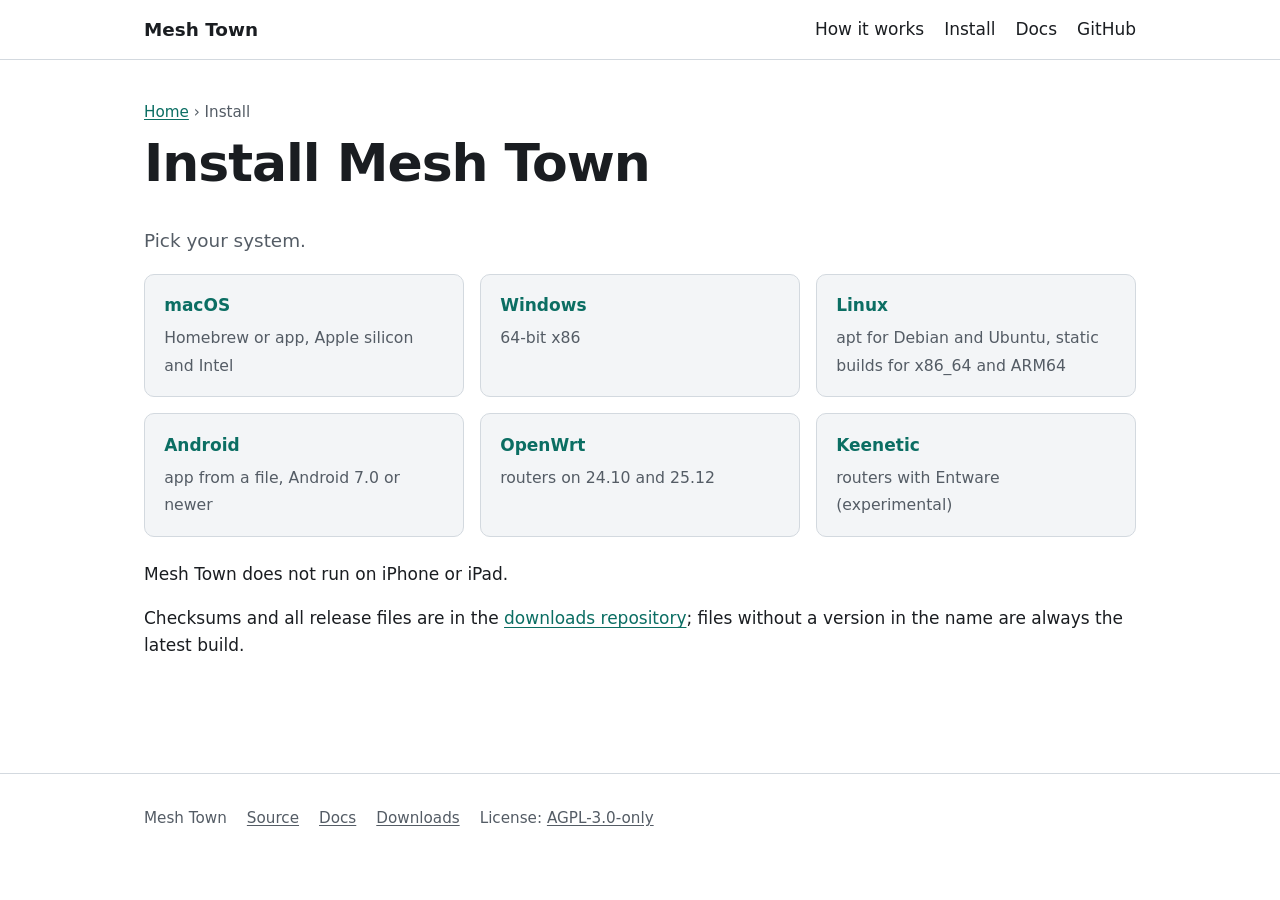
==== install/index.html @ 642cfdcd "Add Mesh Town landing site" ====
<!DOCTYPE html>
<html lang="en">
<head>
<meta charset="utf-8">
<meta name="viewport" content="width=device-width, initial-scale=1">
<title>Install Mesh Town</title>
<meta name="description" content="Pick your system and install Mesh Town: macOS, Windows, Linux, Android, OpenWrt or Keenetic.">
<link rel="canonical" href="https://mesh-town.github.io/install/">
<meta property="og:type" content="website">
<meta property="og:site_name" content="Mesh Town">
<meta property="og:title" content="Install Mesh Town">
<meta property="og:description" content="Pick your system and install Mesh Town: macOS, Windows, Linux, Android, OpenWrt or Keenetic.">
<meta property="og:url" content="https://mesh-town.github.io/install/">
<link rel="icon" href="../assets/favicon.svg" type="image/svg+xml">
<link rel="stylesheet" href="../assets/css/theme.css">
<link rel="stylesheet" href="../assets/css/base.css">
<link rel="stylesheet" href="../assets/css/sections.css">
</head>
<body>
<a class="skip-link" href="#main">Skip to content</a>
<header class="site-header">
  <div class="wrap">
    <a class="brand" href="../index.html">Mesh Town</a>
    <nav class="site-nav" aria-label="Main">
      <ul>
        <li><a href="../index.html#how-it-works">How it works</a></li>
        <li><a href="index.html">Install</a></li>
        <li><a href="https://github.com/mesh-town/meshtown/tree/main/docs">Docs</a></li>
        <li><a href="https://github.com/mesh-town/meshtown">GitHub</a></li>
      </ul>
    </nav>
  </div>
</header>
<main id="main" class="wrap page" tabindex="-1">
<nav class="breadcrumb" aria-label="Breadcrumb">
<ol>
<li><a href="../index.html">Home</a></li>
<li>Install</li>
</ol>
</nav>
<h1>Install Mesh Town</h1>
<p class="lede">Pick your system.</p>
<ul class="cards">
<li><a href="macos/index.html"><strong>macOS</strong><span>Homebrew or app, Apple silicon and Intel</span></a></li>
<li><a href="windows/index.html"><strong>Windows</strong><span>64-bit x86</span></a></li>
<li><a href="linux/index.html"><strong>Linux</strong><span>apt for Debian and Ubuntu, static builds for x86_64 and ARM64</span></a></li>
<li><a href="android/index.html"><strong>Android</strong><span>app from a file, Android 7.0 or newer</span></a></li>
<li><a href="openwrt/index.html"><strong>OpenWrt</strong><span>routers on 24.10 and 25.12</span></a></li>
<li><a href="keenetic/index.html"><strong>Keenetic</strong><span>routers with Entware (experimental)</span></a></li>
</ul>
<p>Mesh Town does not run on iPhone or iPad.</p>
<p>Checksums and all release files are in the <a href="https://github.com/mesh-town/meshtown-dist">downloads repository</a>; files without a version in the name are always the latest build.</p>
</main>
<footer class="site-footer">
  <div class="wrap">
    <ul>
      <li>Mesh Town</li>
      <li><a href="https://github.com/mesh-town/meshtown">Source</a></li>
      <li><a href="https://github.com/mesh-town/meshtown/tree/main/docs">Docs</a></li>
      <li><a href="https://github.com/mesh-town/meshtown-dist">Downloads</a></li>
      <li>License: <a href="https://github.com/mesh-town/meshtown/blob/main/LICENSE">AGPL-3.0-only</a></li>
    </ul>
  </div>
</footer>
<script src="../assets/js/copy.js" defer></script>
</body>
</html>
---- assets/css/theme.css ----
:root {
  --bg: #ffffff;
  --surface: #f3f5f7;
  --border: #d3d9df;
  --fg: #1a1d21;
  --muted: #545c65;
  --accent: #0b6e63;
  --accent-fg: #ffffff;
  --warn: #8a5300;
  --danger: #b3261e;
  --focus: #0b6e63;
  --font-sans: system-ui, -apple-system, "Segoe UI", Roboto, sans-serif;
  --font-mono: ui-monospace, SFMono-Regular, Menlo, Consolas, monospace;
  --radius: 10px;
  color-scheme: light dark;
}

@media (prefers-color-scheme: dark) {
  :root {
    --bg: #0f1316;
    --surface: #182026;
    --border: #2c363f;
    --fg: #e6e9ec;
    --muted: #a3acb5;
    --accent: #4fd1bd;
    --accent-fg: #0f1316;
    --warn: #f0b45a;
    --danger: #ff8a80;
    --focus: #4fd1bd;
  }
}
---- assets/css/base.css ----
*, *::before, *::after { box-sizing: border-box; }
html { -webkit-text-size-adjust: 100%; scroll-behavior: smooth; scroll-padding-top: 4.5rem; }
@media (prefers-reduced-motion: reduce) { html { scroll-behavior: auto; } }
body {
  margin: 0;
  background: var(--bg);
  color: var(--fg);
  font-family: var(--font-sans);
  font-size: 1.0625rem;
  line-height: 1.6;
}
img, svg { max-width: 100%; height: auto; }
h1, h2, h3 { line-height: 1.2; margin: 0 0 .6em; }
h1 { font-size: clamp(2rem, 6vw, 3.25rem); letter-spacing: -.02em; }
h2 { font-size: clamp(1.5rem, 4vw, 2rem); margin-top: 0; }
h3 { font-size: 1.2rem; margin-top: 1.6em; }
p { margin: 0 0 1em; }
ul, ol { padding-left: 1.4em; margin: 0 0 1em; }
li { margin-bottom: .4em; }
a { color: var(--accent); text-underline-offset: .15em; }
a:hover { text-decoration-thickness: 2px; }
:focus-visible { outline: 3px solid var(--focus); outline-offset: 2px; border-radius: 3px; }
code, pre, kbd { font-family: var(--font-mono); font-size: .92em; }
:not(pre) > code {
  background: var(--surface);
  border: 1px solid var(--border);
  border-radius: 5px;
  padding: .05em .35em;
  overflow-wrap: anywhere;
}
pre {
  position: relative;
  margin: 0 0 1em;
  padding: .9rem 1rem;
  background: var(--surface);
  border: 1px solid var(--border);
  border-radius: var(--radius);
  overflow-x: auto;
  line-height: 1.5;
}
pre.cmd { padding-right: 5.5rem; }
@media (max-width: 40rem) { pre.cmd { padding-right: 1rem; padding-top: 3.1rem; } }
main:focus { outline: none; }
pre code { background: none; border: 0; padding: 0; }
.copy-btn {
  position: absolute;
  top: .5rem;
  right: .5rem;
  min-height: 2.25rem;
  padding: 0 .75rem;
  font: inherit;
  font-size: .85rem;
  color: var(--fg);
  background: var(--bg);
  border: 1px solid var(--border);
  border-radius: 6px;
  cursor: pointer;
}
.copy-btn:hover { border-color: var(--accent); }
.visually-hidden {
  position: absolute !important;
  width: 1px; height: 1px;
  margin: -1px; padding: 0; border: 0;
  overflow: hidden;
  clip: rect(0 0 0 0);
  white-space: nowrap;
}
.skip-link {
  position: absolute;
  left: .5rem;
  top: -4rem;
  z-index: 100;
  padding: .6rem 1rem;
  background: var(--accent);
  color: var(--accent-fg);
  border-radius: 6px;
}
.skip-link:focus { top: .5rem; }
.wrap { width: min(100% - 2rem, 62rem); margin-inline: auto; }
.site-header {
  position: sticky;
  top: 0;
  z-index: 50;
  background: var(--bg);
  border-bottom: 1px solid var(--border);
}
.site-header .wrap { display: flex; flex-wrap: wrap; align-items: center; justify-content: space-between; gap: .25rem 1.5rem; padding-block: .6rem; }
.brand { font-weight: 700; font-size: 1.15rem; color: var(--fg); text-decoration: none; }
.site-nav ul { display: flex; flex-wrap: wrap; gap: .25rem 1.25rem; list-style: none; margin: 0; padding: 0; }
.site-nav li { margin: 0; }
.site-nav a { display: inline-block; padding: .4rem 0; color: var(--fg); text-decoration: none; }
.site-nav a:hover { color: var(--accent); text-decoration: underline; }
.btn {
  display: inline-flex;
  align-items: center;
  justify-content: center;
  min-height: 2.75rem;
  padding: .5rem 1.25rem;
  font: inherit;
  font-weight: 600;
  text-decoration: none;
  border-radius: var(--radius);
  border: 2px solid var(--accent);
  color: var(--accent);
  background: transparent;
  cursor: pointer;
}
.btn:hover { text-decoration: none; filter: brightness(1.08); }
.btn-primary { background: var(--accent); color: var(--accent-fg); }
.site-footer { margin-top: 4rem; padding-block: 2rem; border-top: 1px solid var(--border); color: var(--muted); font-size: .95rem; }
.site-footer ul { list-style: none; display: flex; flex-wrap: wrap; gap: .4rem 1.25rem; margin: 0; padding: 0; }
.site-footer li { margin: 0; }
.site-footer a { color: var(--muted); }
.site-footer a:hover { color: var(--accent); }
@media (max-width: 30rem) {
  body { font-size: 1rem; }
  .site-header { position: static; }
}
---- assets/css/sections.css ----
.section { padding-block: 3rem 1rem; }
.hero { padding-block: 3.5rem 2rem; }
.hero .lead { font-size: 1.2rem; max-width: 42rem; color: var(--fg); }
.hero-actions { display: flex; flex-wrap: wrap; gap: .75rem; margin-block: 1.5rem; }
.hero .meta, .meta { color: var(--muted); font-size: .95rem; max-width: 42rem; }
.lead { color: var(--muted); max-width: 44rem; }
.cards { list-style: none; padding: 0; margin: 0 0 1.5rem; display: grid; grid-template-columns: repeat(auto-fill, minmax(15rem, 1fr)); gap: 1rem; }
.cards > li { margin: 0; }
.card, .cards a {
  display: block;
  height: 100%;
  padding: 1.1rem 1.2rem;
  background: var(--surface);
  border: 1px solid var(--border);
  border-radius: var(--radius);
  color: var(--fg);
  text-decoration: none;
}
.cards a:hover { border-color: var(--accent); }
.card h3, .cards h3 { margin: 0 0 .4rem; font-size: 1.1rem; }
.card p, .cards p { margin: 0; color: var(--muted); font-size: .98rem; }
.cards a strong { display: block; margin-bottom: .3rem; color: var(--accent); }
.cards a span { color: var(--muted); font-size: .98rem; }
.two-col { display: grid; grid-template-columns: repeat(auto-fit, minmax(18rem, 1fr)); gap: 1.5rem; align-items: start; }
.note-small { color: var(--muted); font-size: .95rem; }
.os-strip { margin-block: 1.25rem; }
.os-strip ul { list-style: none; display: flex; flex-wrap: wrap; gap: .5rem; padding: 0; margin: 0; }
.os-strip li { margin: 0; }
.os-strip a, .os-tab {
  display: inline-flex;
  align-items: center;
  min-height: 2.5rem;
  padding: .3rem .9rem;
  font: inherit;
  color: var(--fg);
  background: var(--surface);
  border: 1px solid var(--border);
  border-radius: 999px;
  text-decoration: none;
  cursor: pointer;
}
.os-strip a[aria-current="page"], .os-tab[aria-selected="true"] { background: var(--accent); color: var(--accent-fg); border-color: var(--accent); }
.os-tabs { display: flex; flex-wrap: wrap; gap: .5rem; margin-block: 1rem; }
.os-note { color: var(--muted); font-size: .95rem; min-height: 1.5em; margin: 0; }
.os-panel { padding: 1rem 1.25rem; background: var(--surface); border: 1px solid var(--border); border-radius: var(--radius); margin-bottom: 1rem; }
.os-panel h3 { margin-top: 0; }
.os-panel ol { margin-bottom: .5rem; }
.os-tabs[hidden] { display: none; }
.js .os-panel[hidden] { display: none; }
.table-wrap { overflow-x: auto; }
table { width: 100%; border-collapse: collapse; margin-bottom: 1rem; }
caption { text-align: left; color: var(--muted); padding-bottom: .6rem; }
th, td { text-align: left; padding: .7rem .9rem; border: 1px solid var(--border); vertical-align: top; }
th { background: var(--surface); }
@media (max-width: 40rem) {
  table, thead, tbody, tr, th, td { display: block; width: 100%; }
  thead { position: absolute; width: 1px; height: 1px; overflow: hidden; clip: rect(0 0 0 0); }
  tr { margin-bottom: .9rem; border: 1px solid var(--border); border-radius: var(--radius); overflow: hidden; }
  td { border: 0; }
  td + td { border-top: 1px solid var(--border); }
  td::before { content: attr(data-label); display: block; font-size: .8rem; color: var(--muted); }
}
details { border: 1px solid var(--border); border-radius: var(--radius); background: var(--surface); margin-bottom: .6rem; }
summary { cursor: pointer; padding: .8rem 1rem; font-weight: 600; min-height: 2.75rem; }
details > :not(summary) { margin-inline: 1rem; }
details > p:last-child { margin-bottom: 1rem; }
.limits { list-style: none; padding: 0; }
.limits li { padding: .8rem 1rem; margin-bottom: .6rem; border-left: 4px solid var(--border); background: var(--surface); border-radius: 0 var(--radius) var(--radius) 0; }
.limits strong { color: var(--fg); }
.note-warn { padding: .8rem 1rem; margin-bottom: 1em; border: 1px solid var(--warn); border-left-width: 5px; border-radius: var(--radius); color: var(--fg); background: var(--surface); }
.note-warn strong { color: var(--warn); }
.breadcrumb ol { list-style: none; display: flex; flex-wrap: wrap; gap: .3rem; padding: 0; margin: 1.5rem 0 .5rem; font-size: .95rem; color: var(--muted); }
.breadcrumb li { margin: 0; }
.breadcrumb li + li::before { content: "\203A"; margin-right: .3rem; }
.page { padding-block: 1rem 2rem; }
.page h2 { margin-top: 2.2rem; }
.page .lede { font-size: 1.15rem; color: var(--muted); max-width: 44rem; }
dl.trouble dt { font-weight: 600; margin-top: 1em; }
dl.trouble dd { margin: .2em 0 0; }
.links-line { color: var(--muted); }
.links-line a { margin-right: .5rem; }
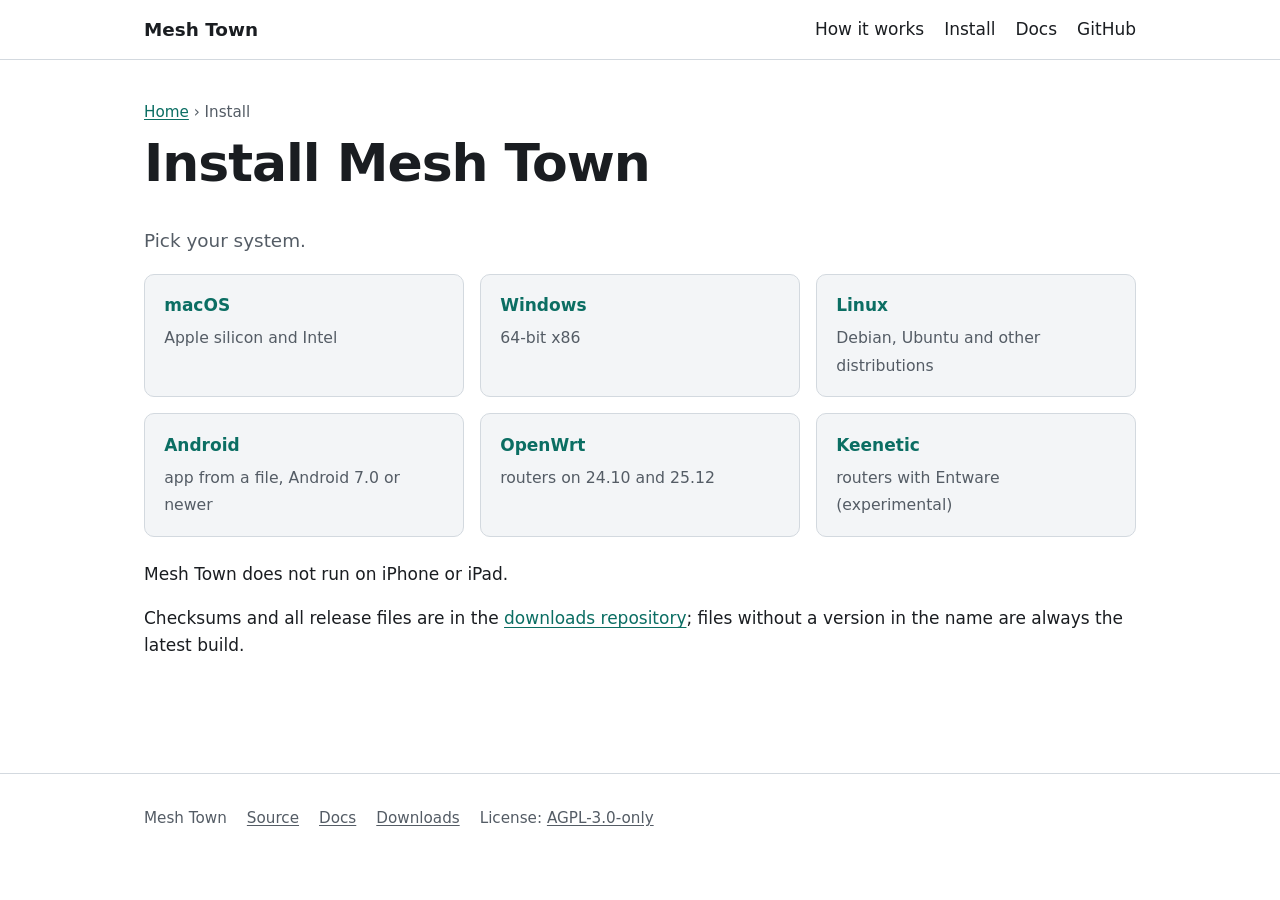
==== commit a0d1320f: "Install variants as tabs: Homebrew/App, Debian/Other Linux, OpenWrt/Keenetic" ====
--- a/install/index.html
+++ b/install/index.html
@@ -23,7 +23,7 @@
     <a class="brand" href="../index.html">Mesh Town</a>
     <nav class="site-nav" aria-label="Main">
       <ul>
-        <li><a href="../index.html#how-it-works">How it works</a></li>
+        <li><a href="../index.html#see-it">How it works</a></li>
         <li><a href="index.html">Install</a></li>
         <li><a href="https://github.com/mesh-town/meshtown/tree/main/docs">Docs</a></li>
         <li><a href="https://github.com/mesh-town/meshtown">GitHub</a></li>
@@ -41,9 +41,9 @@
 <h1>Install Mesh Town</h1>
 <p class="lede">Pick your system.</p>
 <ul class="cards">
-<li><a href="macos/index.html"><strong>macOS</strong><span>Homebrew or app, Apple silicon and Intel</span></a></li>
+<li><a href="macos/index.html"><strong>macOS</strong><span>Apple silicon and Intel</span></a></li>
 <li><a href="windows/index.html"><strong>Windows</strong><span>64-bit x86</span></a></li>
-<li><a href="linux/index.html"><strong>Linux</strong><span>apt for Debian and Ubuntu, static builds for x86_64 and ARM64</span></a></li>
+<li><a href="linux/index.html"><strong>Linux</strong><span>Debian, Ubuntu and other distributions</span></a></li>
 <li><a href="android/index.html"><strong>Android</strong><span>app from a file, Android 7.0 or newer</span></a></li>
 <li><a href="openwrt/index.html"><strong>OpenWrt</strong><span>routers on 24.10 and 25.12</span></a></li>
 <li><a href="keenetic/index.html"><strong>Keenetic</strong><span>routers with Entware (experimental)</span></a></li>
@@ -62,6 +62,7 @@
     </ul>
   </div>
 </footer>
+<script src="../assets/js/variants.js" defer></script>
 <script src="../assets/js/copy.js" defer></script>
 </body>
 </html>
--- a/assets/css/sections.css
+++ b/assets/css/sections.css
@@ -58,6 +58,7 @@
   tr { margin-bottom: .9rem; border: 1px solid var(--border); border-radius: var(--radius); overflow: hidden; }
   td { border: 0; }
   td + td { border-top: 1px solid var(--border); }
+  caption { display: block; }
   td::before { content: attr(data-label); display: block; font-size: .8rem; color: var(--muted); }
 }
 details { border: 1px solid var(--border); border-radius: var(--radius); background: var(--surface); margin-bottom: .6rem; }
@@ -79,3 +80,21 @@
 dl.trouble dd { margin: .2em 0 0; }
 .links-line { color: var(--muted); }
 .links-line a { margin-right: .5rem; }
+abbr[title] { text-decoration: underline dotted; cursor: help; }
+.chips { list-style: none; display: flex; flex-wrap: wrap; gap: .5rem; padding: 0; margin: 1.25rem 0 0; }
+.chips li { margin: 0; padding: .25rem .8rem; font-size: .92rem; background: var(--surface); border: 1px solid var(--border); border-radius: 999px; }
+.cards .try { margin-top: .6rem; font-size: .9rem; color: var(--fg); }
+.cards .try code { overflow-wrap: anywhere; }
+.not-for { padding: 1rem 1.2rem; border: 1px solid var(--border); border-radius: var(--radius); margin-bottom: 1rem; }
+.not-for h3 { margin: 0 0 .4rem; font-size: 1.05rem; }
+.not-for ul { margin: 0; padding-left: 1.2rem; color: var(--muted); }
+.not-for li { margin: .2rem 0; }
+details > .limits, details > pre { margin-block: .2rem 1rem; }
+details > .limits li { background: var(--bg); }
+.os-panel details { margin: .5rem 0; background: var(--bg); }
+.var-tabs { display: flex; flex-wrap: wrap; gap: .4rem; margin-block: .5rem .75rem; }
+.var-tabs[hidden] { display: none; }
+.var-tab { min-height: 2.25rem; padding: .2rem .8rem; font: inherit; font-size: .95rem; color: var(--fg); background: var(--bg); border: 1px solid var(--border); border-radius: .5rem; cursor: pointer; }
+.var-tab[aria-selected="true"] { border-color: var(--accent); box-shadow: inset 0 -3px 0 var(--accent); font-weight: 600; }
+.var-panel > :first-child { margin-top: 0; }
+.var-panel h3, .var-panel h4 { font-size: 1.05rem; }
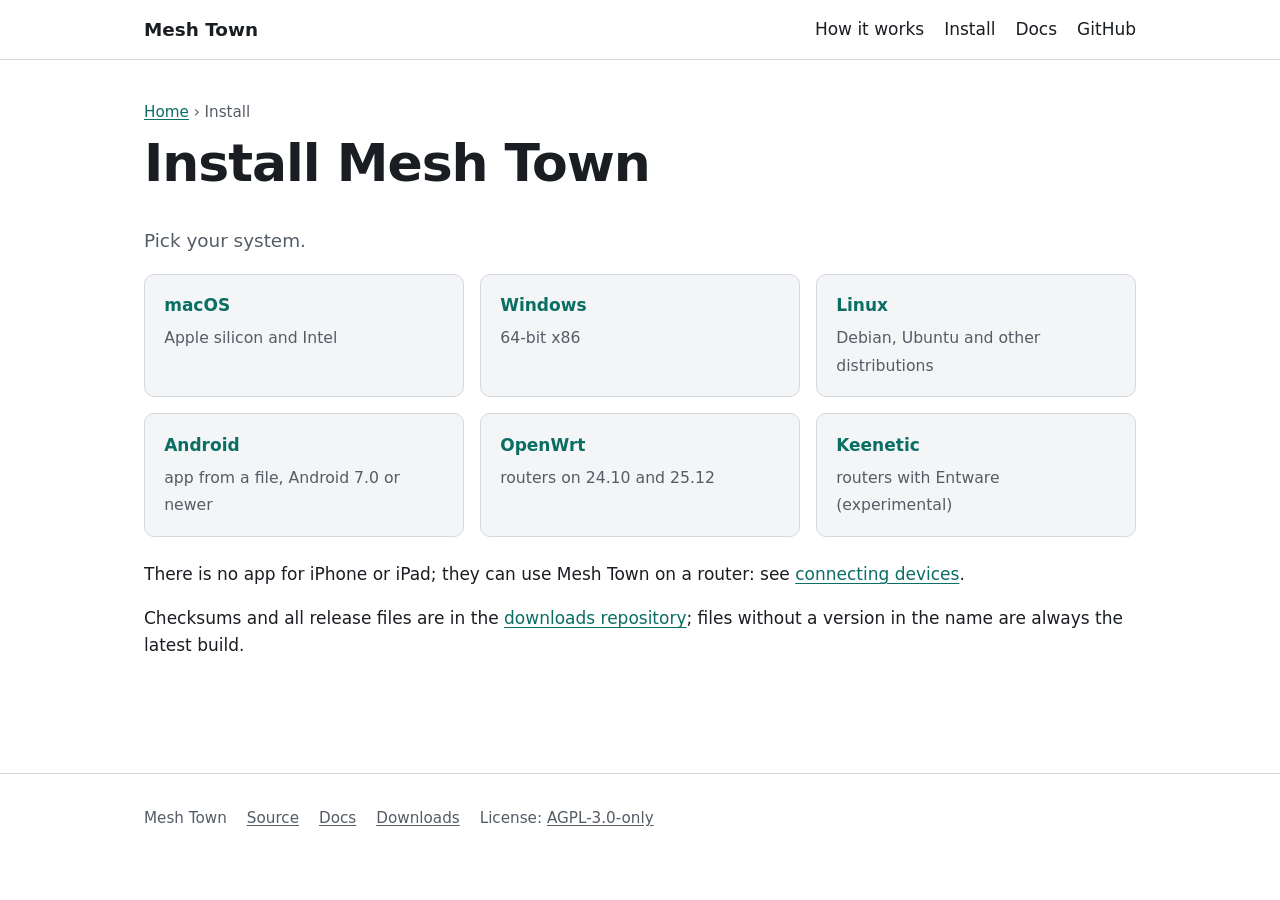
==== commit 367c435b: "Add router device connection section; point iOS users to routers" ====
--- a/install/index.html
+++ b/install/index.html
@@ -48,7 +48,7 @@
 <li><a href="openwrt/index.html"><strong>OpenWrt</strong><span>routers on 24.10 and 25.12</span></a></li>
 <li><a href="keenetic/index.html"><strong>Keenetic</strong><span>routers with Entware (experimental)</span></a></li>
 </ul>
-<p>Mesh Town does not run on iPhone or iPad.</p>
+<p>There is no app for iPhone or iPad; they can use Mesh Town on a router: see <a href="openwrt/index.html#devices">connecting devices</a>.</p>
 <p>Checksums and all release files are in the <a href="https://github.com/mesh-town/meshtown-dist">downloads repository</a>; files without a version in the name are always the latest build.</p>
 </main>
 <footer class="site-footer">
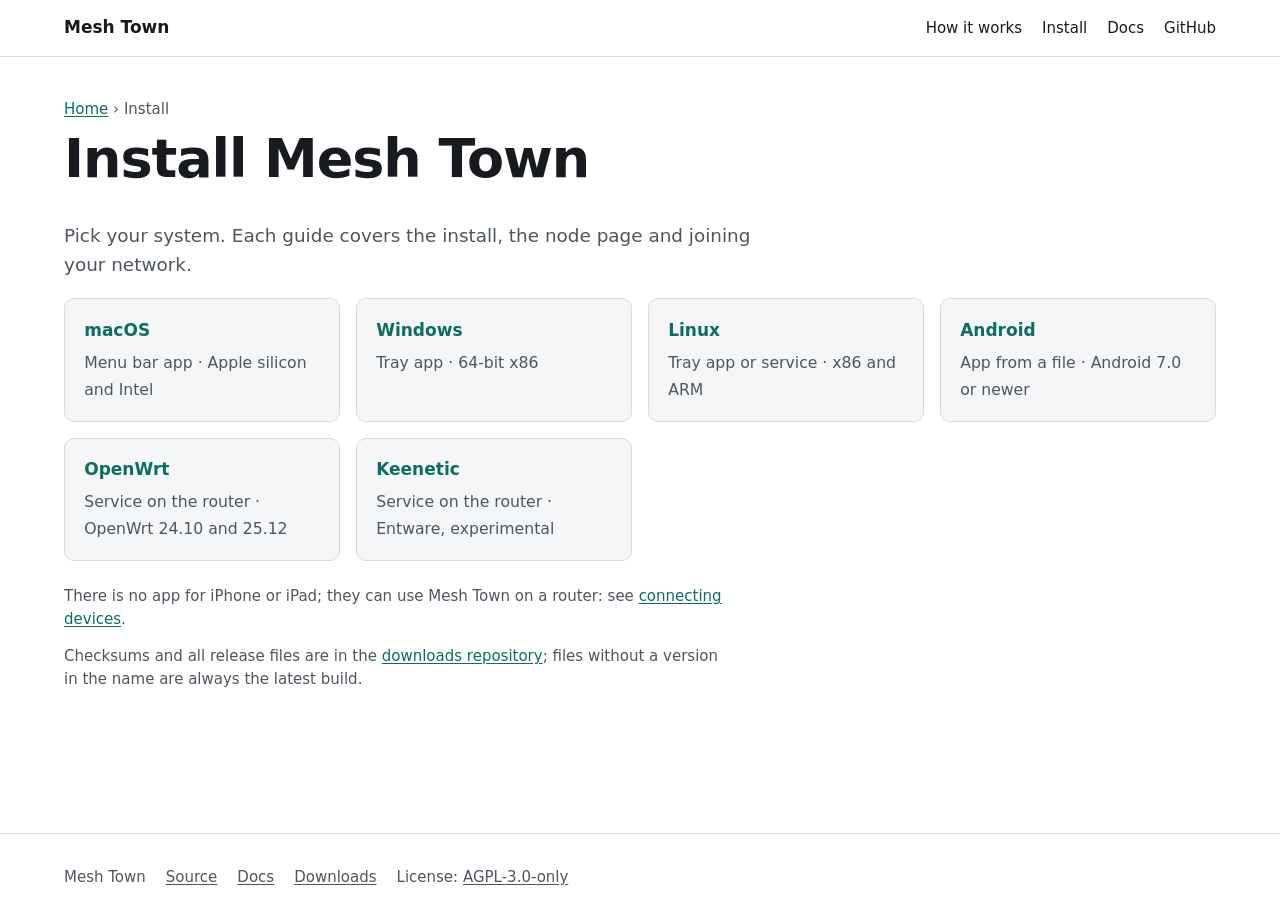
==== commit e7e5b90e: "Install pages: three-step layout, shorter copy, generator and data" ====
--- a/install/index.html
+++ b/install/index.html
@@ -38,18 +38,20 @@
 <li>Install</li>
 </ol>
 </nav>
+<div class="page-head">
 <h1>Install Mesh Town</h1>
-<p class="lede">Pick your system.</p>
+<p class="lede">Pick your system. Each guide covers the install, the node page and joining your network.</p>
+</div>
 <ul class="cards">
-<li><a href="macos/index.html"><strong>macOS</strong><span>Apple silicon and Intel</span></a></li>
-<li><a href="windows/index.html"><strong>Windows</strong><span>64-bit x86</span></a></li>
-<li><a href="linux/index.html"><strong>Linux</strong><span>Debian, Ubuntu and other distributions</span></a></li>
-<li><a href="android/index.html"><strong>Android</strong><span>app from a file, Android 7.0 or newer</span></a></li>
-<li><a href="openwrt/index.html"><strong>OpenWrt</strong><span>routers on 24.10 and 25.12</span></a></li>
-<li><a href="keenetic/index.html"><strong>Keenetic</strong><span>routers with Entware (experimental)</span></a></li>
+<li><a href="macos/index.html"><strong>macOS</strong><span>Menu bar app · Apple silicon and Intel</span></a></li>
+<li><a href="windows/index.html"><strong>Windows</strong><span>Tray app · 64-bit x86</span></a></li>
+<li><a href="linux/index.html"><strong>Linux</strong><span>Tray app or service · x86 and ARM</span></a></li>
+<li><a href="android/index.html"><strong>Android</strong><span>App from a file · Android 7.0 or newer</span></a></li>
+<li><a href="openwrt/index.html"><strong>OpenWrt</strong><span>Service on the router · OpenWrt 24.10 and 25.12</span></a></li>
+<li><a href="keenetic/index.html"><strong>Keenetic</strong><span>Service on the router · Entware, experimental</span></a></li>
 </ul>
-<p>There is no app for iPhone or iPad; they can use Mesh Town on a router: see <a href="openwrt/index.html#devices">connecting devices</a>.</p>
-<p>Checksums and all release files are in the <a href="https://github.com/mesh-town/meshtown-dist">downloads repository</a>; files without a version in the name are always the latest build.</p>
+<p class="meta">There is no app for iPhone or iPad; they can use Mesh Town on a router: see <a href="openwrt/index.html#devices">connecting devices</a>.</p>
+<p class="meta">Checksums and all release files are in the <a href="https://github.com/mesh-town/meshtown-dist">downloads repository</a>; files without a version in the name are always the latest build.</p>
 </main>
 <footer class="site-footer">
   <div class="wrap">
--- a/assets/css/theme.css
+++ b/assets/css/theme.css
@@ -1,31 +1,20 @@
 :root {
-  --bg: #ffffff;
-  --surface: #f3f5f7;
-  --border: #d3d9df;
-  --fg: #1a1d21;
-  --muted: #545c65;
-  --accent: #0b6e63;
-  --accent-fg: #ffffff;
-  --warn: #8a5300;
-  --danger: #b3261e;
-  --focus: #0b6e63;
+  --bg: #ffffff; --surface: #f4f6f8; --surface-2: #e8ecf0; --border: #d6dce2;
+  --fg: #171b1f; --muted: #4d565f;
+  --accent: #0b6e63; --accent-strong: #085a50; --accent-soft: #dcf1ec; --accent-fg: #ffffff;
+  --line-muted: #7c868f; --warn: #7a4a00; --danger: #a9281f; --focus: #0b6e63;
   --font-sans: system-ui, -apple-system, "Segoe UI", Roboto, sans-serif;
   --font-mono: ui-monospace, SFMono-Regular, Menlo, Consolas, monospace;
-  --radius: 10px;
+  --radius: 10px; --radius-lg: 14px;
+  --s-1: .25rem; --s-2: .5rem; --s-3: .75rem; --s-4: 1rem; --s-5: 1.5rem;
+  --s-6: 2rem; --s-7: 3rem; --s-8: 4rem; --s-9: 6rem;
   color-scheme: light dark;
 }
-
 @media (prefers-color-scheme: dark) {
   :root {
-    --bg: #0f1316;
-    --surface: #182026;
-    --border: #2c363f;
-    --fg: #e6e9ec;
-    --muted: #a3acb5;
-    --accent: #4fd1bd;
-    --accent-fg: #0f1316;
-    --warn: #f0b45a;
-    --danger: #ff8a80;
-    --focus: #4fd1bd;
+    --bg: #0e1216; --surface: #161c22; --surface-2: #1e262d; --border: #2b353e;
+    --fg: #e7eaed; --muted: #a7b0b9;
+    --accent: #58d0bc; --accent-strong: #86e2d3; --accent-soft: #113b35; --accent-fg: #0e1216;
+    --line-muted: #6f7a84; --warn: #f0b45a; --danger: #ff8a80; --focus: #58d0bc;
   }
 }
--- a/assets/css/base.css
+++ b/assets/css/base.css
@@ -10,11 +10,11 @@
   line-height: 1.6;
 }
 img, svg { max-width: 100%; height: auto; }
-h1, h2, h3 { line-height: 1.2; margin: 0 0 .6em; }
-h1 { font-size: clamp(2rem, 6vw, 3.25rem); letter-spacing: -.02em; }
-h2 { font-size: clamp(1.5rem, 4vw, 2rem); margin-top: 0; }
-h3 { font-size: 1.2rem; margin-top: 1.6em; }
-p { margin: 0 0 1em; }
+h1, h2, h3 { margin: 0 0 .6em; }
+h1 { font-size: clamp(2.125rem, 1.5rem + 2.6vw, 3.375rem); line-height: 1.1; font-weight: 700; letter-spacing: -.02em; }
+h2 { font-size: clamp(1.5rem, 1.2rem + 1.1vw, 2rem); line-height: 1.2; font-weight: 700; letter-spacing: -.01em; margin-top: 0; }
+h3 { font-size: 1.125rem; line-height: 1.35; font-weight: 600; margin-top: 1.6em; }
+p { margin: 0 0 1em; max-width: 62ch; }
 ul, ol { padding-left: 1.4em; margin: 0 0 1em; }
 li { margin-bottom: .4em; }
 a { color: var(--accent); text-underline-offset: .15em; }
@@ -76,43 +76,46 @@
   border-radius: 6px;
 }
 .skip-link:focus { top: .5rem; }
-.wrap { width: min(100% - 2rem, 62rem); margin-inline: auto; }
+.wrap { width: min(100% - 2rem, 72rem); margin-inline: auto; }
 .site-header {
-  position: sticky;
-  top: 0;
+  position: static;
   z-index: 50;
   background: var(--bg);
   border-bottom: 1px solid var(--border);
 }
-.site-header .wrap { display: flex; flex-wrap: wrap; align-items: center; justify-content: space-between; gap: .25rem 1.5rem; padding-block: .6rem; }
-.brand { font-weight: 700; font-size: 1.15rem; color: var(--fg); text-decoration: none; }
-.site-nav ul { display: flex; flex-wrap: wrap; gap: .25rem 1.25rem; list-style: none; margin: 0; padding: 0; }
+.site-header .wrap { display: flex; align-items: center; justify-content: space-between; gap: .25rem 1.5rem; min-height: 3.5rem; }
+.brand { font-weight: 700; font-size: 1.0625rem; white-space: nowrap; color: var(--fg); text-decoration: none; }
+.site-nav { overflow-x: auto; }
+.site-nav ul { display: flex; flex-wrap: nowrap; gap: .25rem 1.25rem; list-style: none; margin: 0; padding: 0; }
 .site-nav li { margin: 0; }
-.site-nav a { display: inline-block; padding: .4rem 0; color: var(--fg); text-decoration: none; }
-.site-nav a:hover { color: var(--accent); text-decoration: underline; }
+.site-nav a { display: inline-block; padding: .4rem 0; color: var(--fg); font-size: .9375rem; white-space: nowrap; text-decoration: none; }
+.site-nav a:hover { color: var(--accent); text-decoration: none; }
 .btn {
   display: inline-flex;
   align-items: center;
   justify-content: center;
   min-height: 2.75rem;
-  padding: .5rem 1.25rem;
+  padding: 0 1.25rem;
   font: inherit;
+  font-size: 1rem;
   font-weight: 600;
   text-decoration: none;
-  border-radius: var(--radius);
-  border: 2px solid var(--accent);
-  color: var(--accent);
+  border-radius: 8px;
+  border: 1px solid var(--line-muted);
+  color: var(--fg);
   background: transparent;
   cursor: pointer;
 }
-.btn:hover { text-decoration: none; filter: brightness(1.08); }
-.btn-primary { background: var(--accent); color: var(--accent-fg); }
-.site-footer { margin-top: 4rem; padding-block: 2rem; border-top: 1px solid var(--border); color: var(--muted); font-size: .95rem; }
+.btn:hover { text-decoration: none; background: var(--surface); }
+.btn-primary { background: var(--accent); border-color: var(--accent); color: var(--accent-fg); }
+.btn-primary:hover { background: var(--accent-strong); }
+.site-footer { margin-top: var(--s-9); padding-block: var(--s-6); border-top: 1px solid var(--border); color: var(--muted); font-size: .9375rem; line-height: 1.5; }
 .site-footer ul { list-style: none; display: flex; flex-wrap: wrap; gap: .4rem 1.25rem; margin: 0; padding: 0; }
 .site-footer li { margin: 0; }
 .site-footer a { color: var(--muted); }
 .site-footer a:hover { color: var(--accent); }
 @media (max-width: 30rem) {
   body { font-size: 1rem; }
-  .site-header { position: static; }
 }
+@media (max-width: 48rem) { .site-header { position: static; } }
+@media (min-width: 48rem) { .site-header { position: sticky; top: 0; } }
--- a/assets/css/sections.css
+++ b/assets/css/sections.css
@@ -1,68 +1,70 @@
-.section { padding-block: 3rem 1rem; }
-.hero { padding-block: 3.5rem 2rem; }
-.hero .lead { font-size: 1.2rem; max-width: 42rem; color: var(--fg); }
-.hero-actions { display: flex; flex-wrap: wrap; gap: .75rem; margin-block: 1.5rem; }
-.hero .meta, .meta { color: var(--muted); font-size: .95rem; max-width: 42rem; }
-.lead { color: var(--muted); max-width: 44rem; }
+.section { padding-block: var(--s-8) 0; }
+.section > h2 { margin: 0 0 var(--s-3); }
+main > .section:last-child { padding-bottom: var(--s-9); }
+.section-lead { color: var(--muted); font-size: 1.0625rem; line-height: 1.6; max-width: 40rem; margin: 0 0 var(--s-6); }
+.hero { padding-block: var(--s-8) var(--s-7); }
+.hero .lead { font-size: 1.25rem; line-height: 1.5; max-width: 36rem; color: var(--fg); }
+.hero-facts { display: flex; flex-wrap: wrap; gap: .25rem 1rem; list-style: none; padding: 0; margin: var(--s-4) 0 var(--s-5); color: var(--muted); font-size: .9375rem; }
+.hero-facts li { margin: 0; }
+.hero-facts li + li::before { content: "·"; margin-right: 1rem; color: var(--line-muted); }
+.hero-actions { display: flex; flex-wrap: wrap; gap: .75rem; margin-block: 0 var(--s-5); }
+.meta, .note-small, .os-note { color: var(--muted); font-size: .9375rem; line-height: 1.5; }
+.meta { max-width: 42rem; }
+.hero .meta { max-width: 36rem; }
+.hero-card { background: var(--surface); border: 1px solid var(--border); border-radius: var(--radius-lg); padding: var(--s-5); margin-top: var(--s-6); }
+.hero-card-title { font-size: .875rem; font-weight: 600; color: var(--muted); text-transform: uppercase; letter-spacing: .04em; margin: 0 0 var(--s-4); }
+.hero-card-rows { display: grid; grid-template-columns: auto 1fr; gap: .75rem 1rem; margin: 0; }
+.hero-card-rows dt code { font-size: .9375rem; background: var(--bg); border: 1px solid var(--border); padding: .2em .5em; border-radius: 6px; }
+.hero-card-rows dd { margin: 0; color: var(--muted); align-self: center; }
+@media (max-width: 40rem) {
+  .hero-facts li + li::before { display: none; }
+  .hero-facts { gap: .25rem 1.25rem; }
+  .hero-card-rows { grid-template-columns: 1fr; gap: .25rem; }
+  .hero-card-rows dd { margin-bottom: 1rem; }
+}
+@media (min-width: 60rem) {
+  .hero { display: grid; grid-template-columns: minmax(0, 7fr) minmax(0, 5fr); gap: var(--s-7); align-items: center; }
+  .hero-card { margin-top: 0; }
+}
+.differs-grid { display: grid; gap: var(--s-6); margin-top: var(--s-5); }
+@media (min-width: 48rem) { .differs-grid { grid-template-columns: minmax(0, 3fr) minmax(0, 2fr); gap: var(--s-7); align-items: start; } }
+dl.nots { margin: 0; }
+dl.nots dt { font-weight: 600; margin-top: var(--s-4); }
+dl.nots dt:first-child { margin-top: 0; }
+dl.nots dd { margin: 0; color: var(--muted); }
+.not-for { padding: var(--s-5); background: var(--surface); border: 1px solid var(--border); border-radius: var(--radius-lg); }
+.not-for h3 { margin: 0 0 var(--s-2); font-size: 1rem; font-weight: 600; }
+.not-for ul { margin: 0; padding-left: 1.1rem; color: var(--muted); }
+.not-for li { margin: .2rem 0; }
+.two-col { display: grid; gap: var(--s-5); }
+@media (min-width: 48rem) { .two-col { grid-template-columns: 1fr 1fr; gap: var(--s-7); } }
+.two-col h3 { margin: 0 0 var(--s-2); }
+.two-col p { margin: 0; color: var(--muted); }
 .cards { list-style: none; padding: 0; margin: 0 0 1.5rem; display: grid; grid-template-columns: repeat(auto-fill, minmax(15rem, 1fr)); gap: 1rem; }
 .cards > li { margin: 0; }
-.card, .cards a {
-  display: block;
-  height: 100%;
-  padding: 1.1rem 1.2rem;
-  background: var(--surface);
-  border: 1px solid var(--border);
-  border-radius: var(--radius);
-  color: var(--fg);
-  text-decoration: none;
-}
+.cards a { display: block; height: 100%; padding: 1.1rem 1.2rem; background: var(--surface); border: 1px solid var(--border); border-radius: var(--radius); color: var(--fg); text-decoration: none; }
 .cards a:hover { border-color: var(--accent); }
-.card h3, .cards h3 { margin: 0 0 .4rem; font-size: 1.1rem; }
-.card p, .cards p { margin: 0; color: var(--muted); font-size: .98rem; }
+.cards h3 { margin: 0 0 .4rem; font-size: 1.1rem; }
+.cards p { margin: 0; color: var(--muted); font-size: .98rem; }
 .cards a strong { display: block; margin-bottom: .3rem; color: var(--accent); }
 .cards a span { color: var(--muted); font-size: .98rem; }
-.two-col { display: grid; grid-template-columns: repeat(auto-fit, minmax(18rem, 1fr)); gap: 1.5rem; align-items: start; }
-.note-small { color: var(--muted); font-size: .95rem; }
 .os-strip { margin-block: 1.25rem; }
 .os-strip ul { list-style: none; display: flex; flex-wrap: wrap; gap: .5rem; padding: 0; margin: 0; }
 .os-strip li { margin: 0; }
-.os-strip a, .os-tab {
-  display: inline-flex;
-  align-items: center;
-  min-height: 2.5rem;
-  padding: .3rem .9rem;
-  font: inherit;
-  color: var(--fg);
-  background: var(--surface);
-  border: 1px solid var(--border);
-  border-radius: 999px;
-  text-decoration: none;
-  cursor: pointer;
-}
+.os-strip a, .os-tab { display: inline-flex; align-items: center; min-height: 2.5rem; padding: .3rem .9rem; font: inherit; color: var(--fg); background: var(--surface); border: 1px solid var(--border); border-radius: 999px; text-decoration: none; cursor: pointer; }
+.os-tab { background: var(--bg); border-radius: 8px; }
 .os-strip a[aria-current="page"], .os-tab[aria-selected="true"] { background: var(--accent); color: var(--accent-fg); border-color: var(--accent); }
 .os-tabs { display: flex; flex-wrap: wrap; gap: .5rem; margin-block: 1rem; }
-.os-note { color: var(--muted); font-size: .95rem; min-height: 1.5em; margin: 0; }
-.os-panel { padding: 1rem 1.25rem; background: var(--surface); border: 1px solid var(--border); border-radius: var(--radius); margin-bottom: 1rem; }
+.os-note { min-height: 1.5em; margin: 0 0 var(--s-3); }
+.os-panel { padding: var(--s-5); background: var(--surface); border: 1px solid var(--border); border-radius: var(--radius-lg); margin-bottom: 1rem; }
 .os-panel h3 { margin-top: 0; }
+.js .os-panel > h3 { position: absolute; width: 1px; height: 1px; margin: -1px; overflow: hidden; clip: rect(0 0 0 0); white-space: nowrap; }
 .os-panel ol { margin-bottom: .5rem; }
 .os-tabs[hidden] { display: none; }
 .js .os-panel[hidden] { display: none; }
-.table-wrap { overflow-x: auto; }
-table { width: 100%; border-collapse: collapse; margin-bottom: 1rem; }
-caption { text-align: left; color: var(--muted); padding-bottom: .6rem; }
-th, td { text-align: left; padding: .7rem .9rem; border: 1px solid var(--border); vertical-align: top; }
-th { background: var(--surface); }
-@media (max-width: 40rem) {
-  table, thead, tbody, tr, th, td { display: block; width: 100%; }
-  thead { position: absolute; width: 1px; height: 1px; overflow: hidden; clip: rect(0 0 0 0); }
-  tr { margin-bottom: .9rem; border: 1px solid var(--border); border-radius: var(--radius); overflow: hidden; }
-  td { border: 0; }
-  td + td { border-top: 1px solid var(--border); }
-  caption { display: block; }
-  td::before { content: attr(data-label); display: block; font-size: .8rem; color: var(--muted); }
-}
-details { border: 1px solid var(--border); border-radius: var(--radius); background: var(--surface); margin-bottom: .6rem; }
-summary { cursor: pointer; padding: .8rem 1rem; font-weight: 600; min-height: 2.75rem; }
+details { border: 1px solid var(--border); border-radius: var(--radius); background: var(--bg); margin-bottom: .6rem; }
+details[open] { background: var(--surface); }
+summary { cursor: pointer; padding: .85rem 1rem; font-weight: 600; min-height: 2.75rem; }
 details > :not(summary) { margin-inline: 1rem; }
 details > p:last-child { margin-bottom: 1rem; }
 .limits { list-style: none; padding: 0; }
@@ -70,7 +72,7 @@
 .limits strong { color: var(--fg); }
 .note-warn { padding: .8rem 1rem; margin-bottom: 1em; border: 1px solid var(--warn); border-left-width: 5px; border-radius: var(--radius); color: var(--fg); background: var(--surface); }
 .note-warn strong { color: var(--warn); }
-.breadcrumb ol { list-style: none; display: flex; flex-wrap: wrap; gap: .3rem; padding: 0; margin: 1.5rem 0 .5rem; font-size: .95rem; color: var(--muted); }
+.breadcrumb ol { list-style: none; display: flex; flex-wrap: wrap; gap: .3rem; padding: 0; margin: 1.5rem 0 .5rem; font-size: .9375rem; color: var(--muted); }
 .breadcrumb li { margin: 0; }
 .breadcrumb li + li::before { content: "\203A"; margin-right: .3rem; }
 .page { padding-block: 1rem 2rem; }
@@ -78,23 +80,16 @@
 .page .lede { font-size: 1.15rem; color: var(--muted); max-width: 44rem; }
 dl.trouble dt { font-weight: 600; margin-top: 1em; }
 dl.trouble dd { margin: .2em 0 0; }
-.links-line { color: var(--muted); }
+.links-line { color: var(--muted); max-width: none; }
 .links-line a { margin-right: .5rem; }
 abbr[title] { text-decoration: underline dotted; cursor: help; }
-.chips { list-style: none; display: flex; flex-wrap: wrap; gap: .5rem; padding: 0; margin: 1.25rem 0 0; }
-.chips li { margin: 0; padding: .25rem .8rem; font-size: .92rem; background: var(--surface); border: 1px solid var(--border); border-radius: 999px; }
-.cards .try { margin-top: .6rem; font-size: .9rem; color: var(--fg); }
-.cards .try code { overflow-wrap: anywhere; }
-.not-for { padding: 1rem 1.2rem; border: 1px solid var(--border); border-radius: var(--radius); margin-bottom: 1rem; }
-.not-for h3 { margin: 0 0 .4rem; font-size: 1.05rem; }
-.not-for ul { margin: 0; padding-left: 1.2rem; color: var(--muted); }
-.not-for li { margin: .2rem 0; }
 details > .limits, details > pre { margin-block: .2rem 1rem; }
 details > .limits li { background: var(--bg); }
 .os-panel details { margin: .5rem 0; background: var(--bg); }
 .var-tabs { display: flex; flex-wrap: wrap; gap: .4rem; margin-block: .5rem .75rem; }
 .var-tabs[hidden] { display: none; }
-.var-tab { min-height: 2.25rem; padding: .2rem .8rem; font: inherit; font-size: .95rem; color: var(--fg); background: var(--bg); border: 1px solid var(--border); border-radius: .5rem; cursor: pointer; }
+.var-tab { min-height: 2.25rem; padding: .2rem .8rem; font: inherit; font-size: .9375rem; color: var(--fg); background: var(--bg); border: 1px solid var(--border); border-radius: .5rem; cursor: pointer; }
 .var-tab[aria-selected="true"] { border-color: var(--accent); box-shadow: inset 0 -3px 0 var(--accent); font-weight: 600; }
 .var-panel > :first-child { margin-top: 0; }
 .var-panel h3, .var-panel h4 { font-size: 1.05rem; }
+@media (min-width: 48rem) { .section { padding-block: var(--s-9) 0; } }
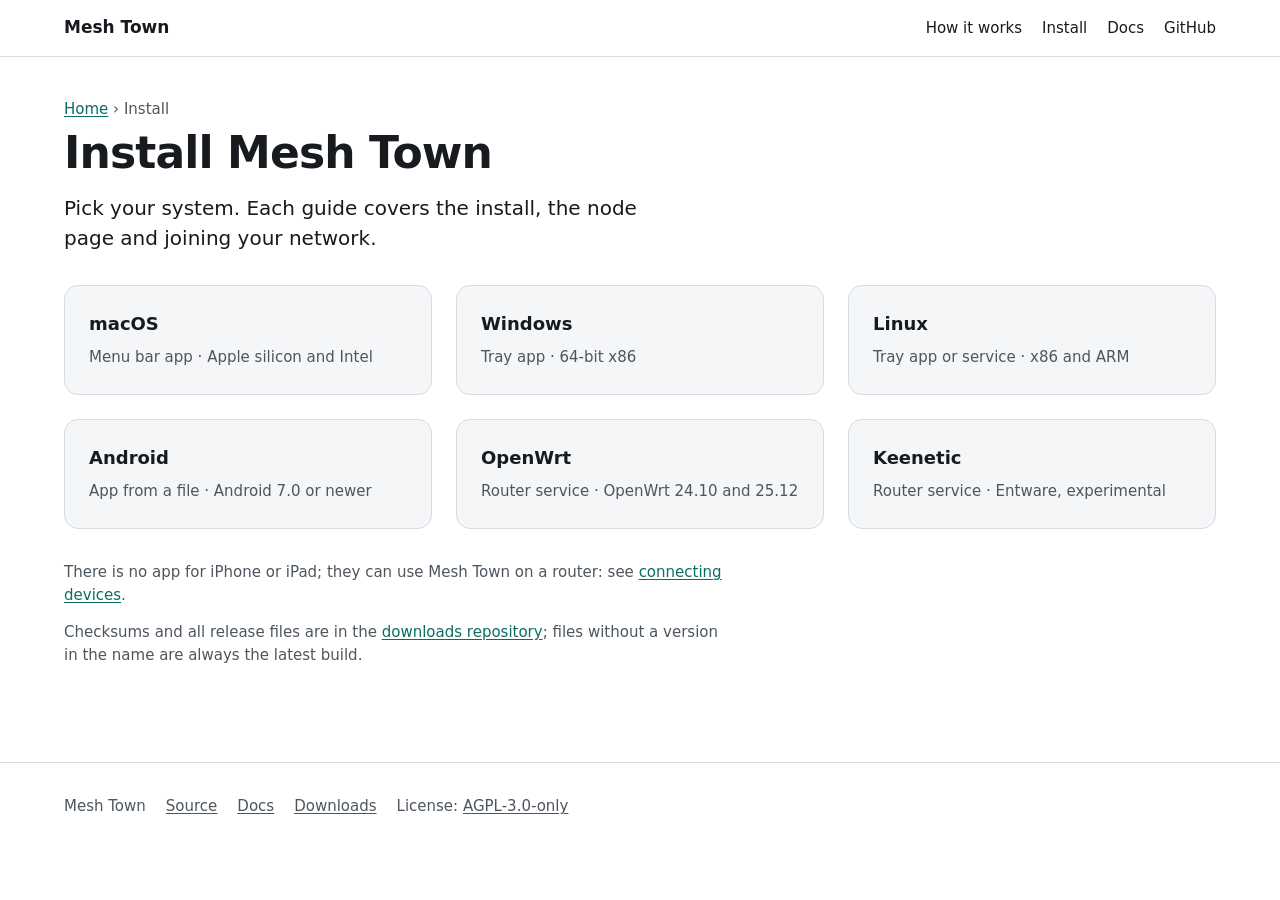
==== commit 0f5008eb: "Install pages: tighter copy, list measure" ====
--- a/install/index.html
+++ b/install/index.html
@@ -47,8 +47,8 @@
 <li><a href="windows/index.html"><strong>Windows</strong><span>Tray app · 64-bit x86</span></a></li>
 <li><a href="linux/index.html"><strong>Linux</strong><span>Tray app or service · x86 and ARM</span></a></li>
 <li><a href="android/index.html"><strong>Android</strong><span>App from a file · Android 7.0 or newer</span></a></li>
-<li><a href="openwrt/index.html"><strong>OpenWrt</strong><span>Service on the router · OpenWrt 24.10 and 25.12</span></a></li>
-<li><a href="keenetic/index.html"><strong>Keenetic</strong><span>Service on the router · Entware, experimental</span></a></li>
+<li><a href="openwrt/index.html"><strong>OpenWrt</strong><span>Router service · OpenWrt 24.10 and 25.12</span></a></li>
+<li><a href="keenetic/index.html"><strong>Keenetic</strong><span>Router service · Entware, experimental</span></a></li>
 </ul>
 <p class="meta">There is no app for iPhone or iPad; they can use Mesh Town on a router: see <a href="openwrt/index.html#devices">connecting devices</a>.</p>
 <p class="meta">Checksums and all release files are in the <a href="https://github.com/mesh-town/meshtown-dist">downloads repository</a>; files without a version in the name are always the latest build.</p>
--- a/assets/css/sections.css
+++ b/assets/css/sections.css
@@ -40,14 +40,14 @@
 @media (min-width: 48rem) { .two-col { grid-template-columns: 1fr 1fr; gap: var(--s-7); } }
 .two-col h3 { margin: 0 0 var(--s-2); }
 .two-col p { margin: 0; color: var(--muted); }
-.cards { list-style: none; padding: 0; margin: 0 0 1.5rem; display: grid; grid-template-columns: repeat(auto-fill, minmax(15rem, 1fr)); gap: 1rem; }
+.cards { list-style: none; padding: 0; margin: 0 0 var(--s-6); display: grid; gap: var(--s-4); grid-template-columns: minmax(0, 1fr); }
+@media (min-width: 30rem) { .cards { grid-template-columns: repeat(2, minmax(0, 1fr)); } }
+@media (min-width: 48rem) { .cards { grid-template-columns: repeat(3, minmax(0, 1fr)); gap: var(--s-5); } }
 .cards > li { margin: 0; }
-.cards a { display: block; height: 100%; padding: 1.1rem 1.2rem; background: var(--surface); border: 1px solid var(--border); border-radius: var(--radius); color: var(--fg); text-decoration: none; }
+.cards a { display: block; height: 100%; padding: var(--s-5); background: var(--surface); border: 1px solid var(--border); border-radius: var(--radius-lg); color: var(--fg); text-decoration: none; }
 .cards a:hover { border-color: var(--accent); }
-.cards h3 { margin: 0 0 .4rem; font-size: 1.1rem; }
-.cards p { margin: 0; color: var(--muted); font-size: .98rem; }
-.cards a strong { display: block; margin-bottom: .3rem; color: var(--accent); }
-.cards a span { color: var(--muted); font-size: .98rem; }
+.cards a strong { display: block; margin-bottom: var(--s-1); font-size: 1.125rem; font-weight: 600; }
+.cards a span { color: var(--muted); font-size: .9375rem; line-height: 1.5; }
 .os-strip { margin-block: 1.25rem; }
 .os-strip ul { list-style: none; display: flex; flex-wrap: wrap; gap: .5rem; padding: 0; margin: 0; }
 .os-strip li { margin: 0; }
@@ -75,11 +75,9 @@
 .breadcrumb ol { list-style: none; display: flex; flex-wrap: wrap; gap: .3rem; padding: 0; margin: 1.5rem 0 .5rem; font-size: .9375rem; color: var(--muted); }
 .breadcrumb li { margin: 0; }
 .breadcrumb li + li::before { content: "\203A"; margin-right: .3rem; }
-.page { padding-block: 1rem 2rem; }
-.page h2 { margin-top: 2.2rem; }
-.page .lede { font-size: 1.15rem; color: var(--muted); max-width: 44rem; }
-dl.trouble dt { font-weight: 600; margin-top: 1em; }
-dl.trouble dd { margin: .2em 0 0; }
+.page { padding-block: var(--s-4) 0; }
+.page > h2 { margin: var(--s-7) 0 var(--s-4); }
+.page .lede { font-size: 1.25rem; line-height: 1.5; color: var(--fg); max-width: 36rem; margin: 0 0 var(--s-3); }
 .links-line { color: var(--muted); max-width: none; }
 .links-line a { margin-right: .5rem; }
 abbr[title] { text-decoration: underline dotted; cursor: help; }
@@ -93,3 +91,18 @@
 .var-panel > :first-child { margin-top: 0; }
 .var-panel h3, .var-panel h4 { font-size: 1.05rem; }
 @media (min-width: 48rem) { .section { padding-block: var(--s-9) 0; } }
+.page h1 { font-size: clamp(1.875rem, 1.4rem + 1.8vw, 2.75rem); margin: 0 0 var(--s-4); }
+.page-head { margin-bottom: var(--s-6); }
+.page-head .meta { margin: 0 0 var(--s-5); }
+.page-head .os-strip { margin-block: 0; }
+.steps { list-style: none; margin: 0; padding: 0; counter-reset: step; }
+.step { margin: 0; counter-increment: step; min-width: 0; }
+.step + .step { margin-top: var(--s-7); }
+.step > h2 { display: flex; align-items: baseline; gap: var(--s-3); margin: 0 0 var(--s-4); }
+.step > h2::before { content: counter(step); flex: none; display: grid; place-items: center; width: 2rem; height: 2rem; border-radius: 50%; background: var(--accent-soft); color: var(--accent-strong); font-size: 1rem; font-weight: 600; line-height: 1; }
+pre.out { border-style: dashed; }
+.cmd-label { margin: 0 0 var(--s-2); font-size: .9375rem; font-weight: 600; color: var(--muted); }
+.page-refs { margin-top: var(--s-6); }
+.page-refs a { margin-right: var(--s-4); }
+body.page-fill { min-height: 100vh; display: flex; flex-direction: column; }
+body.page-fill main { flex: 1 0 auto; }
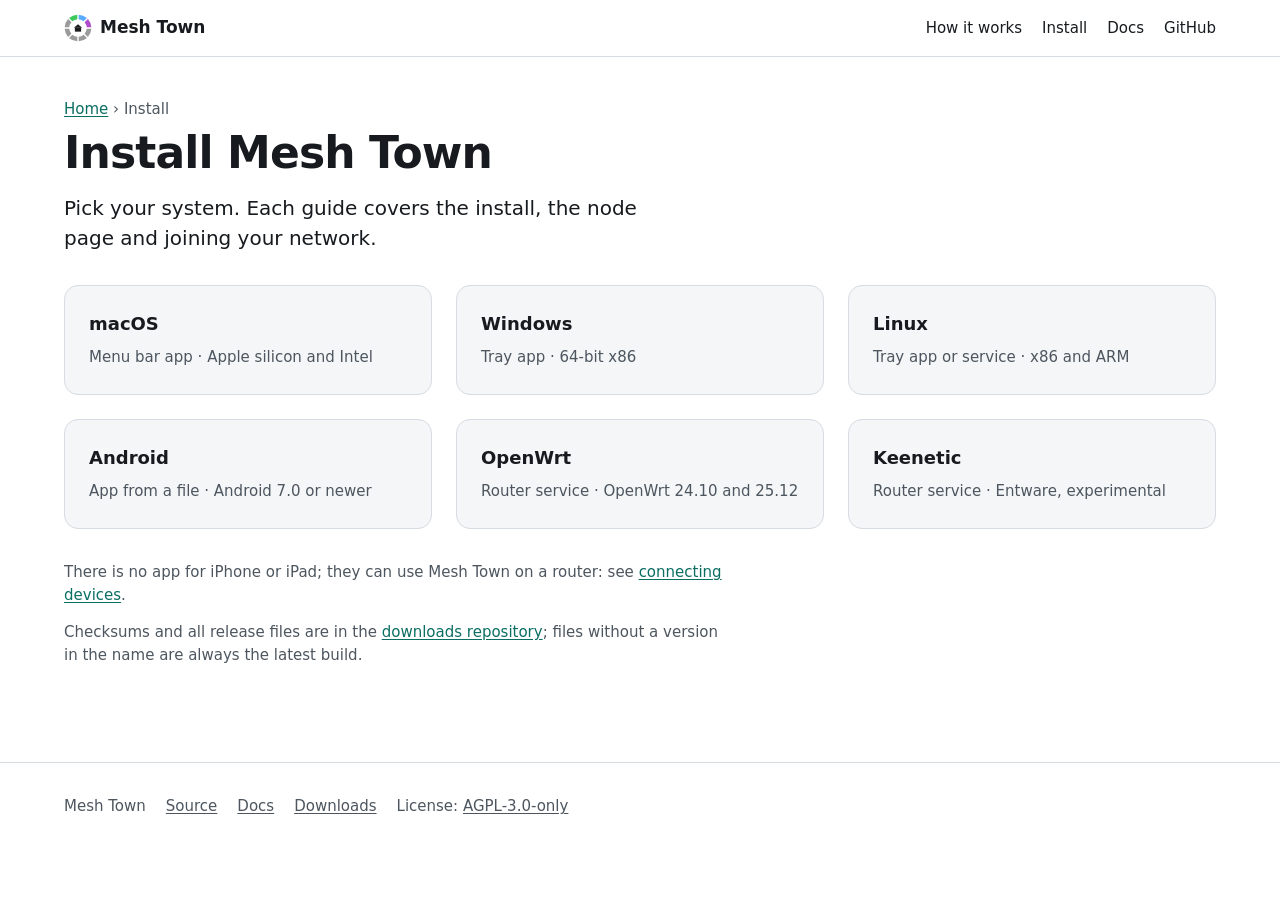
==== commit 867d0fd9: "Header: logo next to the name; logo only on phones" ====
--- a/install/index.html
+++ b/install/index.html
@@ -20,7 +20,7 @@
 <a class="skip-link" href="#main">Skip to content</a>
 <header class="site-header">
   <div class="wrap">
-    <a class="brand" href="../index.html">Mesh Town</a>
+    <a class="brand" href="../index.html"><img class="brand-logo" src="../assets/favicon.svg" alt="" width="28" height="28"><span class="brand-name">Mesh Town</span></a>
     <nav class="site-nav" aria-label="Main">
       <ul>
         <li><a href="../index.html#see-it">How it works</a></li>
--- a/assets/css/base.css
+++ b/assets/css/base.css
@@ -84,7 +84,8 @@
   border-bottom: 1px solid var(--border);
 }
 .site-header .wrap { display: flex; align-items: center; justify-content: space-between; gap: .25rem 1.5rem; min-height: 3.5rem; }
-.brand { font-weight: 700; font-size: 1.0625rem; white-space: nowrap; color: var(--fg); text-decoration: none; }
+.brand { display: inline-flex; align-items: center; gap: .5rem; font-weight: 700; font-size: 1.0625rem; white-space: nowrap; color: var(--fg); text-decoration: none; }
+.brand-logo { display: block; width: 1.75rem; height: 1.75rem; }
 .site-nav { overflow-x: auto; }
 .site-nav ul { display: flex; flex-wrap: nowrap; gap: .25rem 1.25rem; list-style: none; margin: 0; padding: 0; }
 .site-nav li { margin: 0; }
@@ -116,6 +117,10 @@
 .site-footer a:hover { color: var(--accent); }
 @media (max-width: 30rem) {
   body { font-size: 1rem; }
+  .site-header .wrap { gap: .25rem 1rem; }
+  .site-nav ul { gap: .25rem .75rem; }
+  .site-nav a { font-size: .875rem; }
+  .brand-name { position: absolute; width: 1px; height: 1px; overflow: hidden; clip-path: inset(50%); white-space: nowrap; }
 }
 @media (max-width: 48rem) { .site-header { position: static; } }
 @media (min-width: 48rem) { .site-header { position: sticky; top: 0; } }
--- a/assets/css/sections.css
+++ b/assets/css/sections.css
@@ -29,9 +29,11 @@
 .differs-grid { display: grid; gap: var(--s-6); margin-top: var(--s-5); }
 @media (min-width: 48rem) { .differs-grid { grid-template-columns: minmax(0, 3fr) minmax(0, 2fr); gap: var(--s-7); align-items: start; } }
 dl.nots { margin: 0; }
-dl.nots dt { font-weight: 600; margin-top: var(--s-4); }
+dl.nots dt { position: relative; padding-left: 2rem; font-weight: 600; margin-top: var(--s-4); text-decoration: line-through; text-decoration-color: var(--line-muted); text-decoration-thickness: .1em; }
 dl.nots dt:first-child { margin-top: 0; }
-dl.nots dd { margin: 0; color: var(--muted); }
+dl.nots dt::before { content: ""; position: absolute; left: 0; top: .15em; width: 1.25rem; height: 1.25rem; border-radius: 5px; background: var(--accent); }
+dl.nots dt::after { content: ""; position: absolute; left: .45rem; top: .3em; width: .3rem; height: .62rem; border: solid var(--accent-fg); border-width: 0 2px 2px 0; transform: rotate(45deg); }
+dl.nots dd { margin: 0; padding-left: 2rem; color: var(--muted); }
 .not-for { padding: var(--s-5); background: var(--surface); border: 1px solid var(--border); border-radius: var(--radius-lg); }
 .not-for h3 { margin: 0 0 var(--s-2); font-size: 1rem; font-weight: 600; }
 .not-for ul { margin: 0; padding-left: 1.1rem; color: var(--muted); }
@@ -100,9 +102,10 @@
 .step + .step { margin-top: var(--s-7); }
 .step > h2 { display: flex; align-items: baseline; gap: var(--s-3); margin: 0 0 var(--s-4); }
 .step > h2::before { content: counter(step); flex: none; display: grid; place-items: center; width: 2rem; height: 2rem; border-radius: 50%; background: var(--accent-soft); color: var(--accent-strong); font-size: 1rem; font-weight: 600; line-height: 1; }
+.step ol, .step ul { max-width: 62ch; }
 pre.out { border-style: dashed; }
 .cmd-label { margin: 0 0 var(--s-2); font-size: .9375rem; font-weight: 600; color: var(--muted); }
 .page-refs { margin-top: var(--s-6); }
 .page-refs a { margin-right: var(--s-4); }
 body.page-fill { min-height: 100vh; display: flex; flex-direction: column; }
-body.page-fill main { flex: 1 0 auto; }
+body.page-fill main { flex: 1 0 auto; padding-top: var(--s-7); }
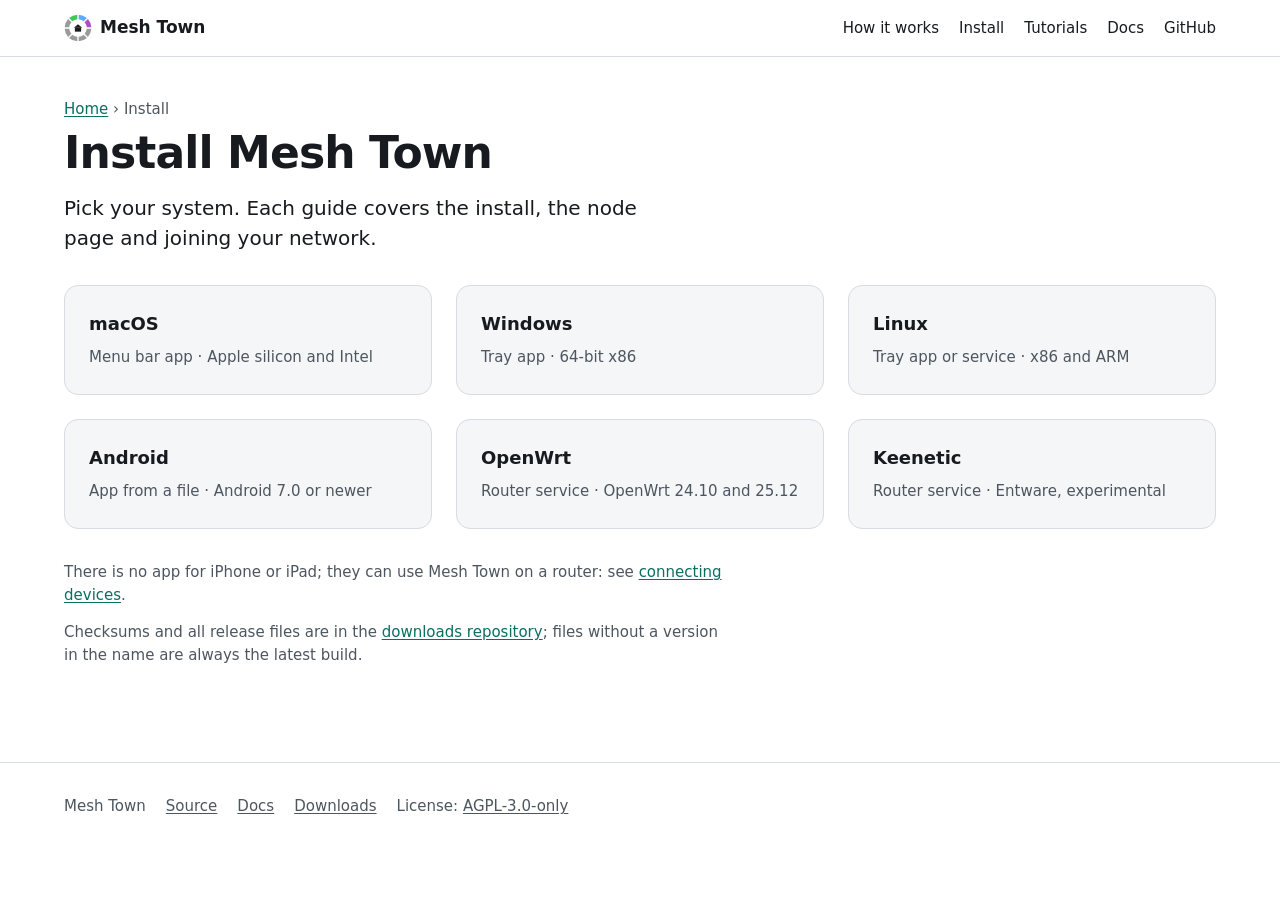
==== commit 066e1429: "Add the step-by-step tutorials page, a home section and a menu entry; installer tab for Windows" ====
--- a/install/index.html
+++ b/install/index.html
@@ -24,7 +24,8 @@
     <nav class="site-nav" aria-label="Main">
       <ul>
         <li><a href="../index.html#see-it">How it works</a></li>
-        <li><a href="index.html">Install</a></li>
+        <li><a href="../install/index.html">Install</a></li>
+        <li><a href="../tutorials/index.html">Tutorials</a></li>
         <li><a href="https://github.com/mesh-town/meshtown/tree/main/docs">Docs</a></li>
         <li><a href="https://github.com/mesh-town/meshtown">GitHub</a></li>
       </ul>
--- a/assets/css/theme.css
+++ b/assets/css/theme.css
@@ -2,7 +2,7 @@
   --bg: #ffffff; --surface: #f4f6f8; --surface-2: #e8ecf0; --border: #d6dce2;
   --fg: #171b1f; --muted: #4d565f;
   --accent: #0b6e63; --accent-strong: #085a50; --accent-soft: #dcf1ec; --accent-fg: #ffffff;
-  --line-muted: #7c868f; --warn: #7a4a00; --danger: #a9281f; --focus: #0b6e63;
+  --line-muted: #7c868f; --warn: #7a4a00; --lost: #b03e1f; --danger: #a9281f; --focus: #0b6e63;
   --font-sans: system-ui, -apple-system, "Segoe UI", Roboto, sans-serif;
   --font-mono: ui-monospace, SFMono-Regular, Menlo, Consolas, monospace;
   --radius: 10px; --radius-lg: 14px;
@@ -15,6 +15,6 @@
     --bg: #0e1216; --surface: #161c22; --surface-2: #1e262d; --border: #2b353e;
     --fg: #e7eaed; --muted: #a7b0b9;
     --accent: #58d0bc; --accent-strong: #86e2d3; --accent-soft: #113b35; --accent-fg: #0e1216;
-    --line-muted: #6f7a84; --warn: #f0b45a; --danger: #ff8a80; --focus: #58d0bc;
+    --line-muted: #6f7a84; --warn: #f0b45a; --lost: #d9572f; --danger: #ff8a80; --focus: #58d0bc;
   }
 }
--- a/assets/css/sections.css
+++ b/assets/css/sections.css
@@ -4,7 +4,7 @@
 .section-lead { color: var(--muted); font-size: 1.0625rem; line-height: 1.6; max-width: 40rem; margin: 0 0 var(--s-6); }
 .hero { padding-block: var(--s-8) var(--s-7); }
 .hero .lead { font-size: 1.25rem; line-height: 1.5; max-width: 36rem; color: var(--fg); }
-.hero-facts { display: flex; flex-wrap: wrap; gap: .25rem 1rem; list-style: none; padding: 0; margin: var(--s-4) 0 var(--s-5); color: var(--muted); font-size: .9375rem; }
+.hero-facts { display: flex; flex-wrap: wrap; gap: .25rem 1rem; list-style: none; padding: 0; margin: var(--s-2) 0 var(--s-5); color: var(--fg); font-size: 1.125rem; font-weight: 600; }
 .hero-facts li { margin: 0; }
 .hero-facts li + li::before { content: "·"; margin-right: 1rem; color: var(--line-muted); }
 .hero-actions { display: flex; flex-wrap: wrap; gap: .75rem; margin-block: 0 var(--s-5); }
@@ -26,15 +26,18 @@
   .hero { display: grid; grid-template-columns: minmax(0, 7fr) minmax(0, 5fr); gap: var(--s-7); align-items: center; }
   .hero-card { margin-top: 0; }
 }
-.differs-grid { display: grid; gap: var(--s-6); margin-top: var(--s-5); }
-@media (min-width: 48rem) { .differs-grid { grid-template-columns: minmax(0, 3fr) minmax(0, 2fr); gap: var(--s-7); align-items: start; } }
-dl.nots { margin: 0; }
-dl.nots dt { position: relative; padding-left: 2rem; font-weight: 600; margin-top: var(--s-4); text-decoration: line-through; text-decoration-color: var(--line-muted); text-decoration-thickness: .1em; }
-dl.nots dt:first-child { margin-top: 0; }
-dl.nots dt::before { content: ""; position: absolute; left: 0; top: .15em; width: 1.25rem; height: 1.25rem; border-radius: 5px; background: var(--accent); }
-dl.nots dt::after { content: ""; position: absolute; left: .45rem; top: .3em; width: .3rem; height: .62rem; border: solid var(--accent-fg); border-width: 0 2px 2px 0; transform: rotate(45deg); }
-dl.nots dd { margin: 0; padding-left: 2rem; color: var(--muted); }
-.not-for { padding: var(--s-5); background: var(--surface); border: 1px solid var(--border); border-radius: var(--radius-lg); }
+.h-not, .h-can { background: var(--accent); color: var(--accent-fg); font-style: normal; padding: 0 .28em .04em; border-radius: 5px; }
+.differs-grid { display: grid; gap: var(--s-7); }
+.differs-grid h2 { margin: 0 0 var(--s-5); }
+@media (min-width: 48rem) { .differs-grid { grid-template-columns: minmax(0, 1fr) minmax(0, 1fr); align-items: start; } }
+dl.nots, dl.cans { margin: 0; }
+dl.nots dt, dl.cans dt { position: relative; padding-left: 2rem; font-weight: 600; margin-top: var(--s-4); }
+dl.nots dt { text-decoration: line-through; text-decoration-color: var(--line-muted); text-decoration-thickness: .1em; }
+dl.nots dt:first-child, dl.cans dt:first-child { margin-top: 0; }
+dl.nots dt::before, dl.cans dt::before { content: ""; position: absolute; left: 0; top: .15em; width: 1.25rem; height: 1.25rem; border-radius: 5px; background: var(--accent); }
+dl.nots dt::after, dl.cans dt::after { content: ""; position: absolute; left: .45rem; top: .3em; width: .3rem; height: .62rem; border: solid var(--accent-fg); border-width: 0 2px 2px 0; transform: rotate(45deg); }
+dl.nots dd, dl.cans dd { margin: 0; padding-left: 2rem; color: var(--muted); }
+.not-for { margin-top: var(--s-6); padding: var(--s-5); background: var(--surface); border: 1px solid var(--border); border-radius: var(--radius-lg); }
 .not-for h3 { margin: 0 0 var(--s-2); font-size: 1rem; font-weight: 600; }
 .not-for ul { margin: 0; padding-left: 1.1rem; color: var(--muted); }
 .not-for li { margin: .2rem 0; }
@@ -109,3 +112,8 @@
 .page-refs a { margin-right: var(--s-4); }
 body.page-fill { min-height: 100vh; display: flex; flex-direction: column; }
 body.page-fill main { flex: 1 0 auto; padding-top: var(--s-7); }
+.home-tiles { list-style: none; padding: 0; margin: 0 0 var(--s-5); display: grid; gap: var(--s-3); grid-template-columns: repeat(2, minmax(0, 1fr)); }
+@media (min-width: 48rem) { .home-tiles { grid-template-columns: repeat(3, minmax(0, 1fr)); } }
+.home-tiles li { margin: 0; }
+.home-tiles a { display: block; padding: var(--s-4); font-weight: 600; background: var(--surface); border: 1px solid var(--border); border-radius: var(--radius); color: var(--fg); text-decoration: none; }
+.home-tiles a:hover { border-color: var(--accent); }
